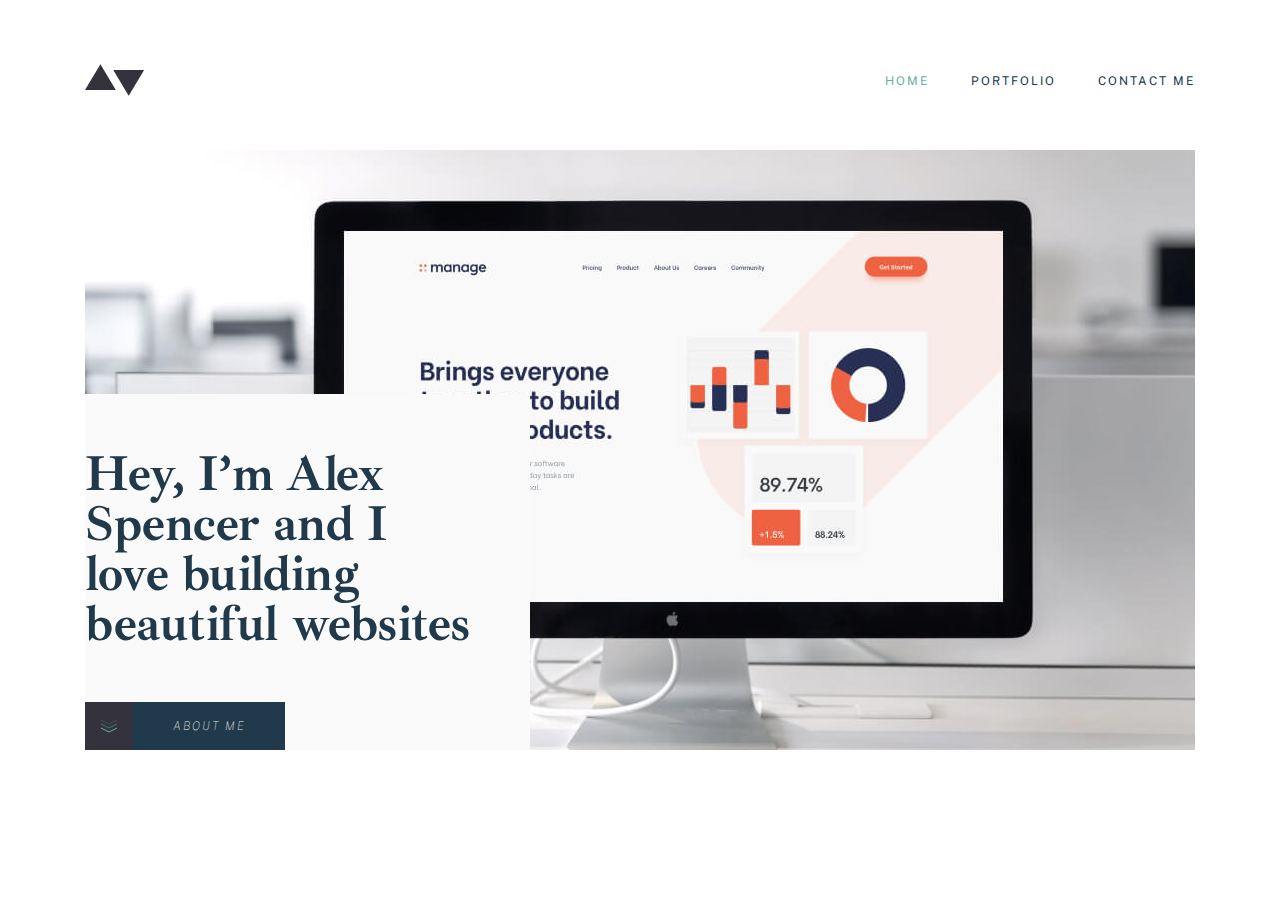
==== index.html @ 2cce31a6 "Add hero section" ====
<!DOCTYPE html>
<html lang="en">
<head>
    <meta charset="UTF-8">
    <meta http-equiv="X-UA-Compatible" content="IE=edge">
    <meta name="viewport" content="width=device-width, initial-scale=1.0">
    <title>Portfolio website</title>

    <!-- Stylesheets -->
    <link rel="stylesheet" href="css/normalize.css">
    <link rel="stylesheet" href="css/style.css">
</head>
<body>

    <header class="site-header">
        <div class="site-header__container container">
            <div class="site-header__logo-wrapper">
                <img class="site-header__logo logo" src="./img/logo.svg" alt="site logo" width="60" height="32">
            </div>
            <nav class="site-header__nav nav">
                <ul class="nav__list">
                    <li class="nav__item"><a class="nav__link active" href="#">HOME</a></li>
                    <li class="nav__item"><a class="nav__link" href="#">PORTFOLIO</a></li>
                    <li class="nav__item"><a class="nav__link" href="#">CONTACT ME</a></li>
                </ul>
            </nav>
        </div>
    </header>

    <main class="main-content">

        <div class="hero">
            <div class="hero__container container">
                <div class="hero__inner">
                    <div class="hero__content">
                        <h1 class="hero__title">Hey, I’m Alex Spencer and I love building beautiful websites</h1>
                        <button class="primary-btn">
                            <span class="primary-btn__img-wrapper">
                                <svg class="primary-btn__img" width="18" height="14" viewBox="0 0 18 14" fill="none" xmlns="http://www.w3.org/2000/svg">
                                <path d="M1 9L9 13L17 9" stroke="currentColor"/>
                                <path opacity="0.5" d="M1 5L9 9L17 5" stroke="currentColor"/>
                                <path opacity="0.25" d="M1 1L9 5L17 1" stroke="currentColor"/>
                                </svg>
                            </span>
                            <span class="primary-btn__text">ABOUT ME</span>
                        </button>
                    </div>
                </div>
            </div>
        </div>

    </main>

    <script src="js/main.js"></script>
</body>
</html>


<!--

         <button class="primary-btn">
            <span class="primary-btn__img-wrapper">
                <svg class="primary-btn__img" width="18" height="14" viewBox="0 0 18 14" fill="none" xmlns="http://www.w3.org/2000/svg">
                <path d="M1 9L9 13L17 9" stroke="currentColor"/>
                <path opacity="0.5" d="M1 5L9 9L17 5" stroke="currentColor"/>
                <path opacity="0.25" d="M1 1L9 5L17 1" stroke="currentColor"/>
                </svg>
            </span>
            <span class="primary-btn__text">ABOUT ME</span>
        </button>

        <button class="btn-secondary btn-secondary--disabled">
            CONTACT ME
        </button>

 -->
---- css/style.css ----
/* CUSTOM PROPERTIES */

:root {
  --cyan: #5fb4a2;
  --dark-blue: #203a4c;
  --grayish-dark-blue: #33323d;
  --very-light-grey: #fafafa;
  --light-grey: #eaeaeb;
  --bright-red: #f43030;
}

/* FONTS */

@font-face {
  font-family: "Roboto";
  src: url("../fonts/Roboto-Regular.woff2") format("woff2"),
    url("../fonts/Roboto-Regular.woff") format("woff");
  font-weight: normal;
  font-style: normal;
  font-display: swap;
}

@font-face {
  font-family: "Public Sans";
  src: url("../fonts/PublicSans-ThinItalic.woff2") format("woff2"),
    url("../fonts/PublicSans-ThinItalic.woff") format("woff");
  font-weight: 100;
  font-style: italic;
  font-display: swap;
}

@font-face {
  font-family: "Public Sans";
  src: url("../fonts/PublicSans-BoldItalic.woff2") format("woff2"),
    url("../fonts/PublicSans-BoldItalic.woff") format("woff");
  font-weight: bold;
  font-style: italic;
  font-display: swap;
}

@font-face {
  font-family: "Ibarra Real Nova";
  src: url("../fonts/IbarraRealNova-Regular.woff2") format("woff2"),
    url("../fonts/IbarraRealNova-Regular.woff") format("woff");
  font-weight: normal;
  font-style: normal;
  font-display: swap;
}

@font-face {
  font-family: "Karla";
  src: url("../fonts/Karla-Bold.woff2") format("woff2"),
    url("../fonts/Karla-Bold.woff") format("woff");
  font-weight: bold;
  font-style: normal;
  font-display: swap;
}

@font-face {
  font-family: "Ibarra Real Nova";
  src: url("../fonts/IbarraRealNova-Bold.woff2") format("woff2"),
    url("../fonts/IbarraRealNova-Bold.woff") format("woff");
  font-weight: bold;
  font-style: normal;
  font-display: swap;
}

@font-face {
  font-family: "Public Sans";
  src: url("../fonts/PublicSans-Regular.woff2") format("woff2"),
    url("../fonts/PublicSans-Regular.woff") format("woff");
  font-weight: normal;
  font-style: normal;
  font-display: swap;
}

@font-face {
  font-family: "Public Sans";
  src: url("../fonts/PublicSans-Bold.woff2") format("woff2"),
    url("../fonts/PublicSans-Bold.woff") format("woff");
  font-weight: bold;
  font-style: normal;
  font-display: swap;
}

/* GLOBAL */

html {
  box-sizing: border-box;
  height: 100%;
  scroll-behavior: smooth;
}

*,
*::before,
*::after {
  box-sizing: inherit;
}

*:focus {
  outline: 2px dashed var(--main-color);
  outline-offset: 3px;
}

body {
  display: flex;
  flex-direction: column;
  height: 100%;
  background-color: #fff;
  color: var(--light-grey);
  font-family: "Public Sans", "Arial", sans-serif;
  padding: 0;
  margin: 0;
  font-size: 16px;
}

a {
  text-decoration: none;
}

ul {
  margin: 0;
  padding: 0;
}

li {
  list-style: none;
}

img {
  display: block;
}

a,
span,
button {
  display: inline-block;
}

button {
  border: none;
  background: none;
  cursor: pointer;
}

/* CONTAINER */

.container {
  width: 100%;
  max-width: 1210px;
  padding-left: 50px;
  padding-right: 50px;
  margin-left: auto;
  margin-right: auto;
}

/* PLACEHOLDER STYLE */

/* ::-webkit-input-placeholder,
::-moz-placeholder,
:-ms-input-placeholder,
:-moz-placeholder {
  color: var(--grey);
} */

/* AUTOFILL STYLES */

/* input:-webkit-autofill,
input:-webkit-autofill:hover,
input:-webkit-autofill:focus,
textarea:-webkit-autofill,
textarea:-webkit-autofill:hover,
textarea:-webkit-autofill:focus,
select:-webkit-autofill,
select:-webkit-autofill:hover,
select:-webkit-autofill:focus {
  -webkit-text-fill-color: var(--black);
  -webkit-box-shadow: 0 0 0px 1000px rgb(255, 255, 255) inset;
} */

/* ELEMENT HIDER */

.visually-hidden {
  position: absolute;
  width: 1px;
  height: 1px;
  margin: -1px;
  border: 0;
  padding: 0;
  clip: rect(0 0 0 0);
  overflow: hidden;
}

/* BTN PRIMARY */

.primary-btn {
  font-style: italic;
  font-weight: 250;
  font-size: 12px;
  line-height: 14px;
  letter-spacing: 2px;
  text-transform: uppercase;
  color: var(--light-grey);
  max-width: 200px;
  width: 100%;
  display: inline-block;
  background-color: var(--dark-blue);
  display: flex;
  align-items: center;
  padding: 0;
  transition: color 0.3s ease, opacity 0.3s ease, background-color 0.3s ease;
}
.primary-btn__img-wrapper {
  width: 48px;
  height: 48px;
  display: flex;
  align-items: center;
  justify-content: center;
  background-color: var(--grayish-dark-blue);
  transition: color 0.3s ease, opacity 0.3s ease, background-color 0.3s ease;
}
.primary-btn__img {
  width: 18px;
  height: 14px;
  color: var(--cyan);
}
.primary-btn__text {
  display: inline-block;
  flex-grow: 1;
  text-align: center;
}
.primary-btn:hover {
  background-color: var(--cyan);
}
.primary-btn:hover .primary-btn__img-wrapper {
  background-color: #56a292;
}
.primary-btn:hover .primary-btn__img {
  color: #fff;
}
.primary-btn:active {
  opacity: 0.6;
}

/* BTN PRIMARY DISABLED */

.btn--disabled,
.btn--disabled:hover {
  background-color: var(--very-light-grey);
}
.btn--disabled:hover .primary-btn__img-wrapper {
  background-color: var(--light-grey);
}
.btn--disabled .primary-btn__img-wrapper {
  background-color: var(--light-grey);
}
.btn--disabled .primary-btn__img {
  color: #fff;
}

/* BTN SECONDARY */

.btn-secondary {
  font-style: italic;
  font-weight: 250;
  font-size: 12px;
  line-height: 14px;
  letter-spacing: 2px;
  text-transform: uppercase;
  color: var(--light-grey);
  padding: 17px 32px;
  border: 1px solid var(--grayish-dark-blue);
  transition: color 0.3s ease, opacity 0.3s ease, background-color 0.3s ease;
}
.btn-secondary:hover {
  background-color: var(--grayish-dark-blue);
  color: #fff;
}
.btn-secondary:active {
  opacity: 0.6;
}

.btn-secondary--disabled {
  color: var(--very-light-grey);
  border-color: var(--light-grey);
}
.btn-secondary--disabled:hover {
  background-color: unset;
}
.btn-secondary--disabled:active {
  opacity: unset;
}

/* MAIN CONTENT */

.main-content {
  flex-grow: 1;
}

/* HEADER */

.site-header {
  margin-top: 10px;
  padding: 54px 0px;
}

.site-header__container {
  display: flex;
  align-items: center;
  justify-content: space-between;
}

.site-header__logo-wrapper {
  display: flex;
}

.site-header__logo {
  margin-right: 25px;
}

.logo {
  width: 60px;
  height: 32px;
  display: block;
}

.nav__list {
  display: flex;
  align-items: center;
  padding: 0;
  margin: 0;
}

.nav__item:not(:last-child) {
  margin-right: 42px;
}

.nav__link {
  font-style: normal;
  font-weight: 400;
  font-size: 12px;
  line-height: 14px;
  letter-spacing: 2px;
  text-transform: uppercase;
  transition: color 0.3s ease, opacity 0.3s ease, background-color 0.3s ease;
  color: var(--dark-blue);
}

.nav__link:hover,
.nav__link.active {
  color: var(--cyan);
}

.nav__link:active {
  opacity: 0.6;
}

/* HERO */

.hero__inner {
  min-height: 600px;
  background-image: url("../img/hero-img.jpg");
  background-repeat: no-repeat;
  background-size: cover;
  background-position: center center;
  height: 100%;
  display: flex;
  align-items: flex-end;
}

.hero__content {
  max-width: 445px;
  background-color: #fafafa;
  padding-top: 55px;
  padding-right: 55px;
}

.hero__title {
  font-family: "Ibarra Real Nova";
  font-style: normal;
  font-weight: 700;
  font-size: 50px;
  padding-top: 0;
  margin-top: 0;
  line-height: 50px;
  letter-spacing: -0.446429px;
  color: var(--dark-blue);
  padding-bottom: 0;
  margin-bottom: 53px;
}

/* RETINA BG */

@media only screen and (-webkit-min-device-pixel-ratio: 2),
  only screen and (min--moz-device-pixel-ratio: 2),
  only screen and (-o-min-device-pixel-ratio: 2/1),
  only screen and (min-device-pixel-ratio: 2),
  only screen and (min-resolution: 192dpi),
  only screen and (min-resolution: 2dppx) {
}
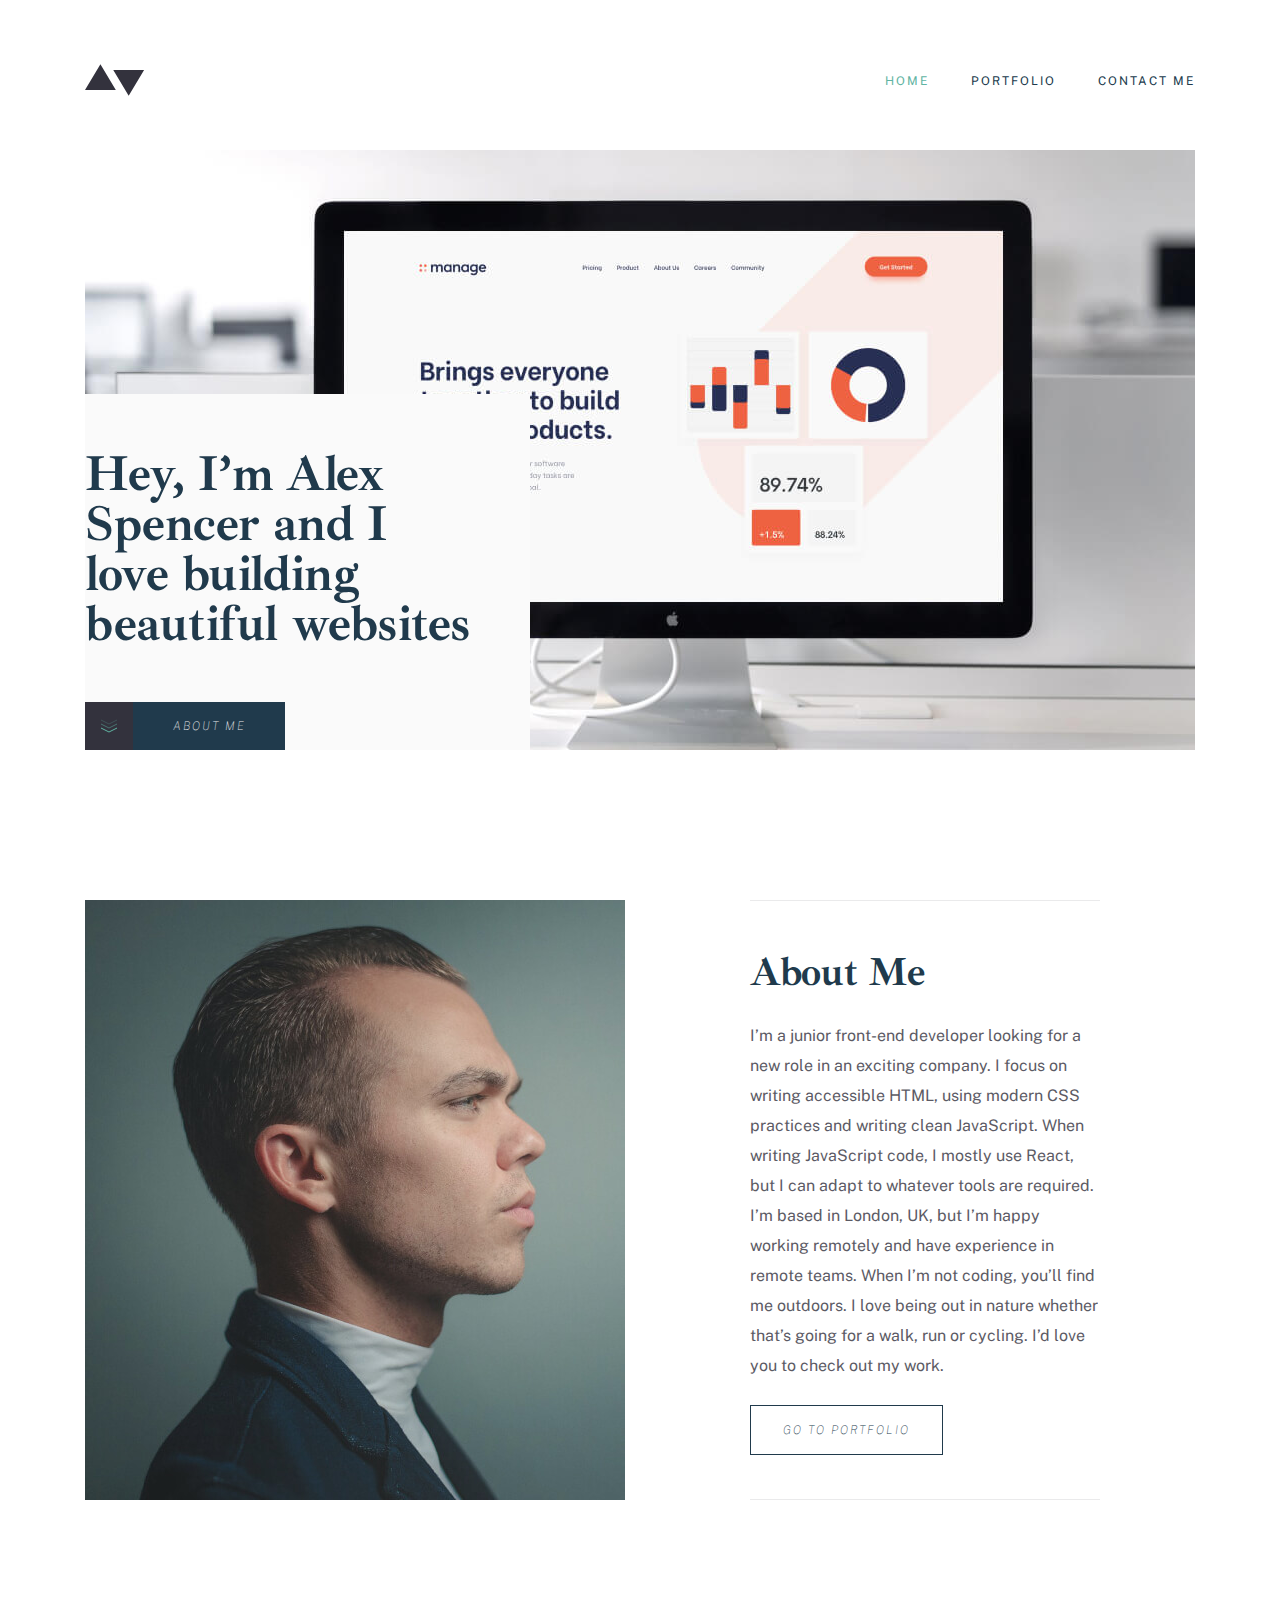
==== commit 6dd661e6: "Add about section" ====
--- a/index.html
+++ b/index.html
@@ -49,6 +49,20 @@
             </div>
         </div>
 
+
+        <section class="about">
+            <div class="about__container container">
+                <img class="about__img" src="./img/about__img.jpg" alt="man's img" width="540" height="600" srcset="./img/about__img.jpg 1x, ./img/about__img@2x.jpg 2x">
+                <div class="about__content">
+                    <h2 class="about__title">About Me</h2>
+                    <p class="about__text">I’m a junior front-end developer looking for a new role in an exciting company. I focus on writing accessible HTML, using modern CSS practices and writing clean JavaScript. When writing JavaScript code, I mostly use React, but I can adapt to whatever tools are required. I’m based in London, UK, but I’m happy working remotely and have experience in remote teams. When I’m not coding, you’ll find me outdoors. I love being out in nature whether that’s going for a walk, run or cycling. I’d love you to check out my work.</p>
+                    <button class="btn-secondary">
+                        GO TO PORTFOLIO
+                    </button>
+                </div>
+            </div>
+        </section>
+
     </main>
 
     <script src="js/main.js"></script>
--- a/css/style.css
+++ b/css/style.css
@@ -107,7 +107,7 @@
   flex-direction: column;
   height: 100%;
   background-color: #fff;
-  color: var(--light-grey);
+  color: var(--dark-blue);
   font-family: "Public Sans", "Arial", sans-serif;
   padding: 0;
   margin: 0;
@@ -195,7 +195,7 @@
 
 .primary-btn {
   font-style: italic;
-  font-weight: 250;
+  font-weight: 400;
   font-size: 12px;
   line-height: 14px;
   letter-spacing: 2px;
@@ -262,14 +262,14 @@
 
 .btn-secondary {
   font-style: italic;
-  font-weight: 250;
+  font-weight: 400;
   font-size: 12px;
   line-height: 14px;
   letter-spacing: 2px;
   text-transform: uppercase;
-  color: var(--light-grey);
+  color: var(--dark-blue);
   padding: 17px 32px;
-  border: 1px solid var(--grayish-dark-blue);
+  border: 1px solid var(--dark-blue);
   transition: color 0.3s ease, opacity 0.3s ease, background-color 0.3s ease;
 }
 .btn-secondary:hover {
@@ -389,6 +389,55 @@
   margin-bottom: 53px;
 }
 
+/* ABOUT */
+
+.about {
+  padding-top: 150px;
+  padding-bottom: 150px;
+}
+
+.about__container {
+  display: flex;
+}
+
+.about__img {
+  width: 540px;
+  height: 600px;
+  object-fit: cover;
+  margin-right: 125px;
+}
+
+.about__content {
+  max-width: 350px;
+  border-top: 1px solid var(--light-grey);
+  border-bottom: 1px solid var(--light-grey);
+}
+
+.about__title {
+  font-family: "Ibarra Real Nova";
+  font-style: normal;
+  font-weight: 700;
+  font-size: 40px;
+  line-height: 42px;
+  letter-spacing: -0.357143px;
+  margin-top: 50px;
+  margin-bottom: 28px;
+}
+
+.about__text {
+  font-weight: 400;
+  font-size: 16px;
+  line-height: 30px;
+  color: #33323d;
+  mix-blend-mode: normal;
+  opacity: 0.8;
+  margin-top: 0;
+  margin-bottom: 24px;
+}
+
+.btn-secondary {
+}
+
 /* RETINA BG */
 
 @media only screen and (-webkit-min-device-pixel-ratio: 2),
@@ -397,4 +446,8 @@
   only screen and (min-device-pixel-ratio: 2),
   only screen and (min-resolution: 192dpi),
   only screen and (min-resolution: 2dppx) {
-}
+  .hero__inner {
+    min-height: 600px;
+    background-image: url("../img/hero-img@2x.jpg");
+  }
+}
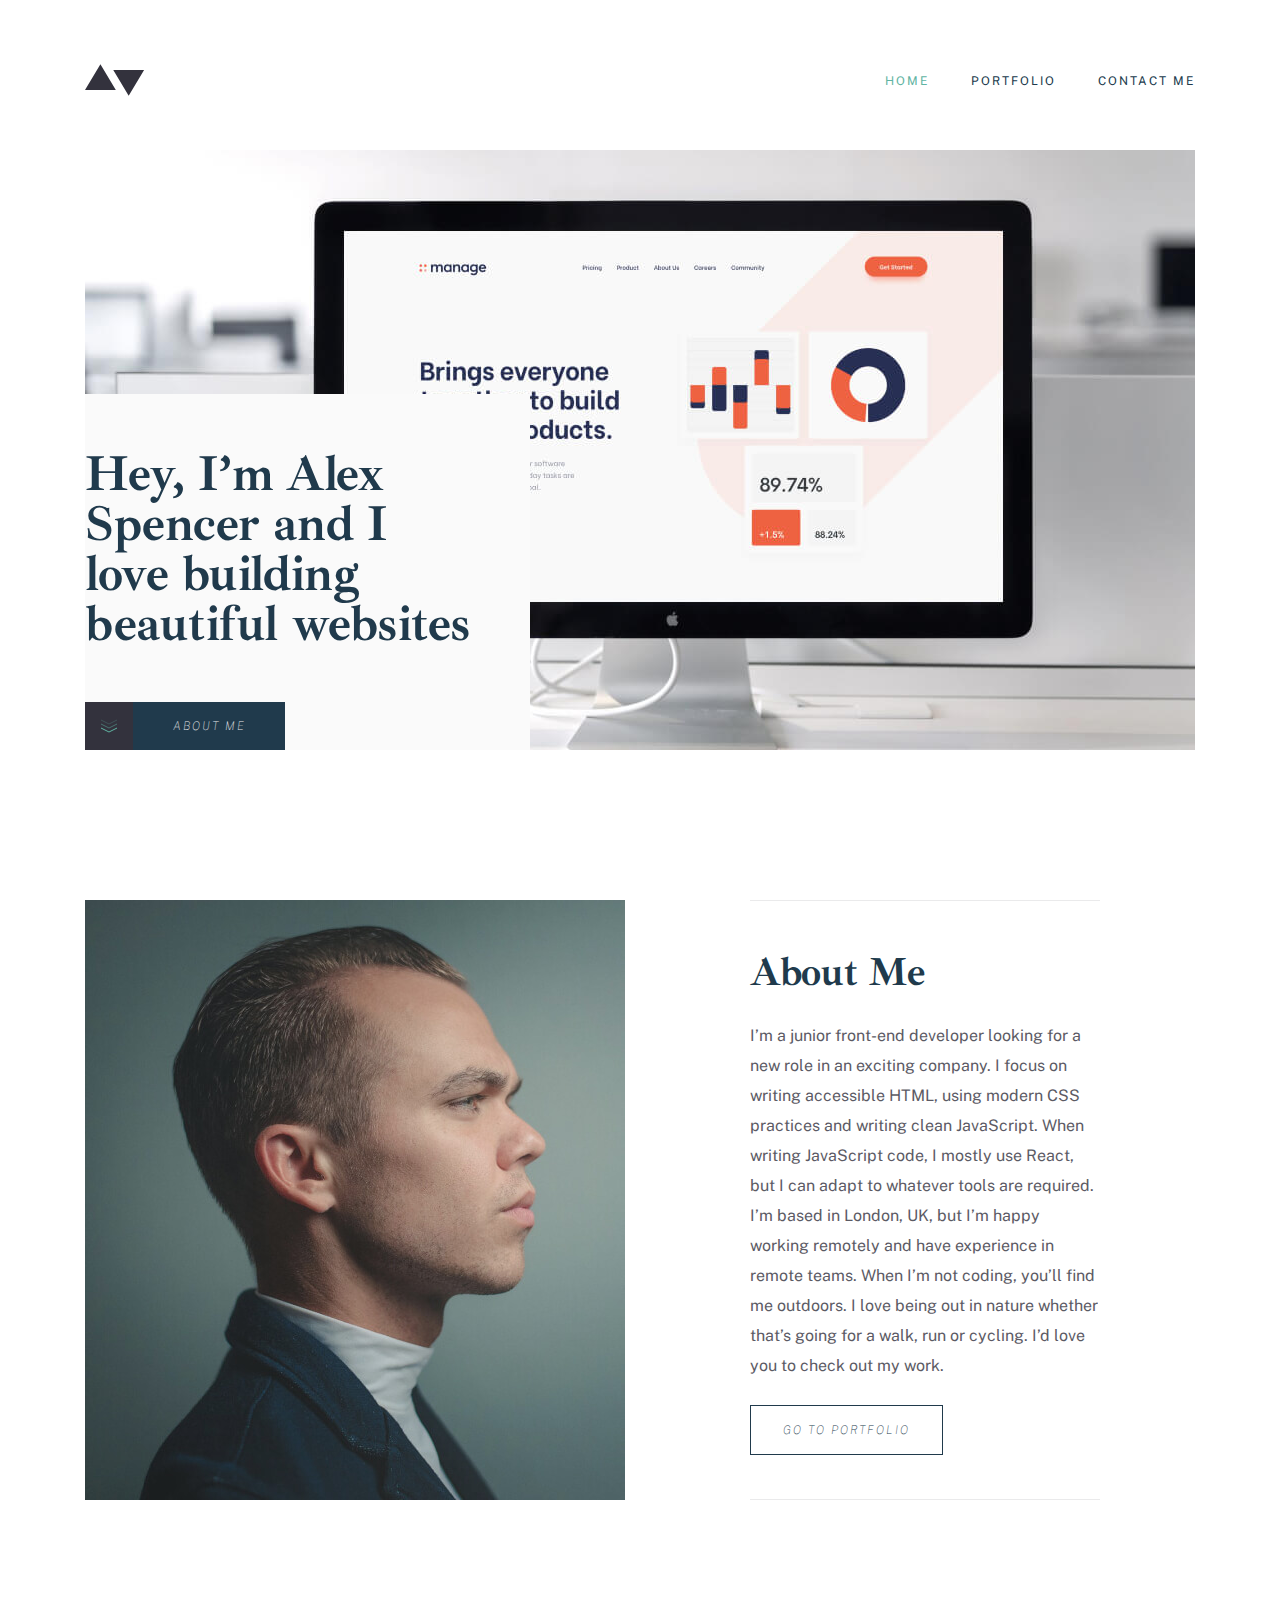
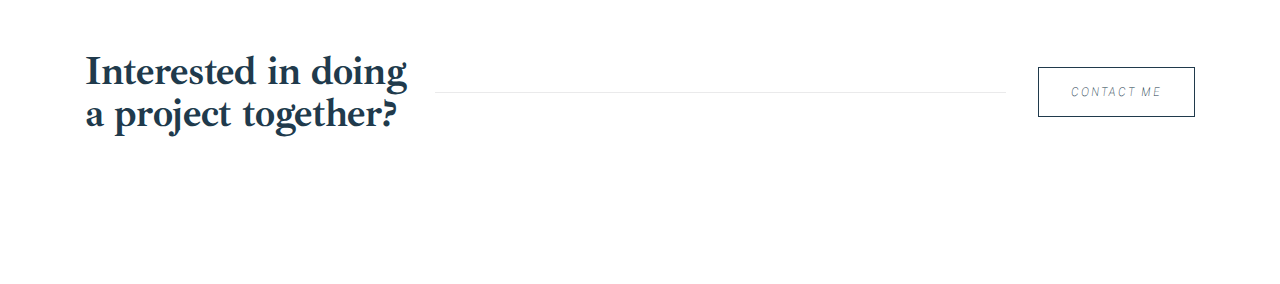
==== commit 5f472af0: "Add about section and fix active state" ====
--- a/index.html
+++ b/index.html
@@ -14,9 +14,9 @@
 
     <header class="site-header">
         <div class="site-header__container container">
-            <div class="site-header__logo-wrapper">
+            <a href="#" class="site-header__logo-wrapper">
                 <img class="site-header__logo logo" src="./img/logo.svg" alt="site logo" width="60" height="32">
-            </div>
+            </a>
             <nav class="site-header__nav nav">
                 <ul class="nav__list">
                     <li class="nav__item"><a class="nav__link active" href="#">HOME</a></li>
@@ -49,7 +49,6 @@
             </div>
         </div>
 
-
         <section class="about">
             <div class="about__container container">
                 <img class="about__img" src="./img/about__img.jpg" alt="man's img" width="540" height="600" srcset="./img/about__img.jpg 1x, ./img/about__img@2x.jpg 2x">
@@ -60,6 +59,16 @@
                         GO TO PORTFOLIO
                     </button>
                 </div>
+            </div>
+        </section>
+
+        <section class="contact">
+            <div class="contact__container container">
+                <h2 class="contact__title">Interested in doing a project together?</h2>
+                <span class="contact__line"></span>
+                <button class="btn-secondary">
+                    CONTACT ME
+                </button>
             </div>
         </section>
 
--- a/css/style.css
+++ b/css/style.css
@@ -240,6 +240,7 @@
 }
 .primary-btn:active {
   opacity: 0.6;
+  transform: translateY(2px);
 }
 
 /* BTN PRIMARY DISABLED */
@@ -278,6 +279,7 @@
 }
 .btn-secondary:active {
   opacity: 0.6;
+  transform: translateY(2px);
 }
 
 .btn-secondary--disabled {
@@ -291,6 +293,36 @@
   opacity: unset;
 }
 
+/* CONTACT */
+
+.contact {
+  margin-bottom: 150px;
+}
+
+.contact__container {
+  display: flex;
+  align-items: center;
+}
+
+.contact__title {
+  font-family: "Ibarra Real Nova";
+  font-style: normal;
+  font-weight: 700;
+  font-size: 40px;
+  line-height: 42px;
+  letter-spacing: -0.357143px;
+  max-width: 350px;
+  margin-top: 0;
+  margin-bottom: 0;
+}
+
+.contact__line {
+  display: inline-block;
+  flex-grow: 1;
+  border-top: 1px solid var(--light-grey);
+  margin-right: 32px;
+}
+
 /* MAIN CONTENT */
 
 .main-content {
@@ -312,6 +344,16 @@
 
 .site-header__logo-wrapper {
   display: flex;
+  transition: color 0.3s ease, opacity 0.3s ease, background-color 0.3s ease;
+}
+
+.site-header__logo-wrapper:hover {
+  opacity: 0.8;
+}
+
+.site-header__logo-wrapper:active {
+  opacity: 0.6;
+  transform: translateY(2px);
 }
 
 .site-header__logo {
@@ -353,6 +395,7 @@
 
 .nav__link:active {
   opacity: 0.6;
+  transform: translateY(2px);
 }
 
 /* HERO */
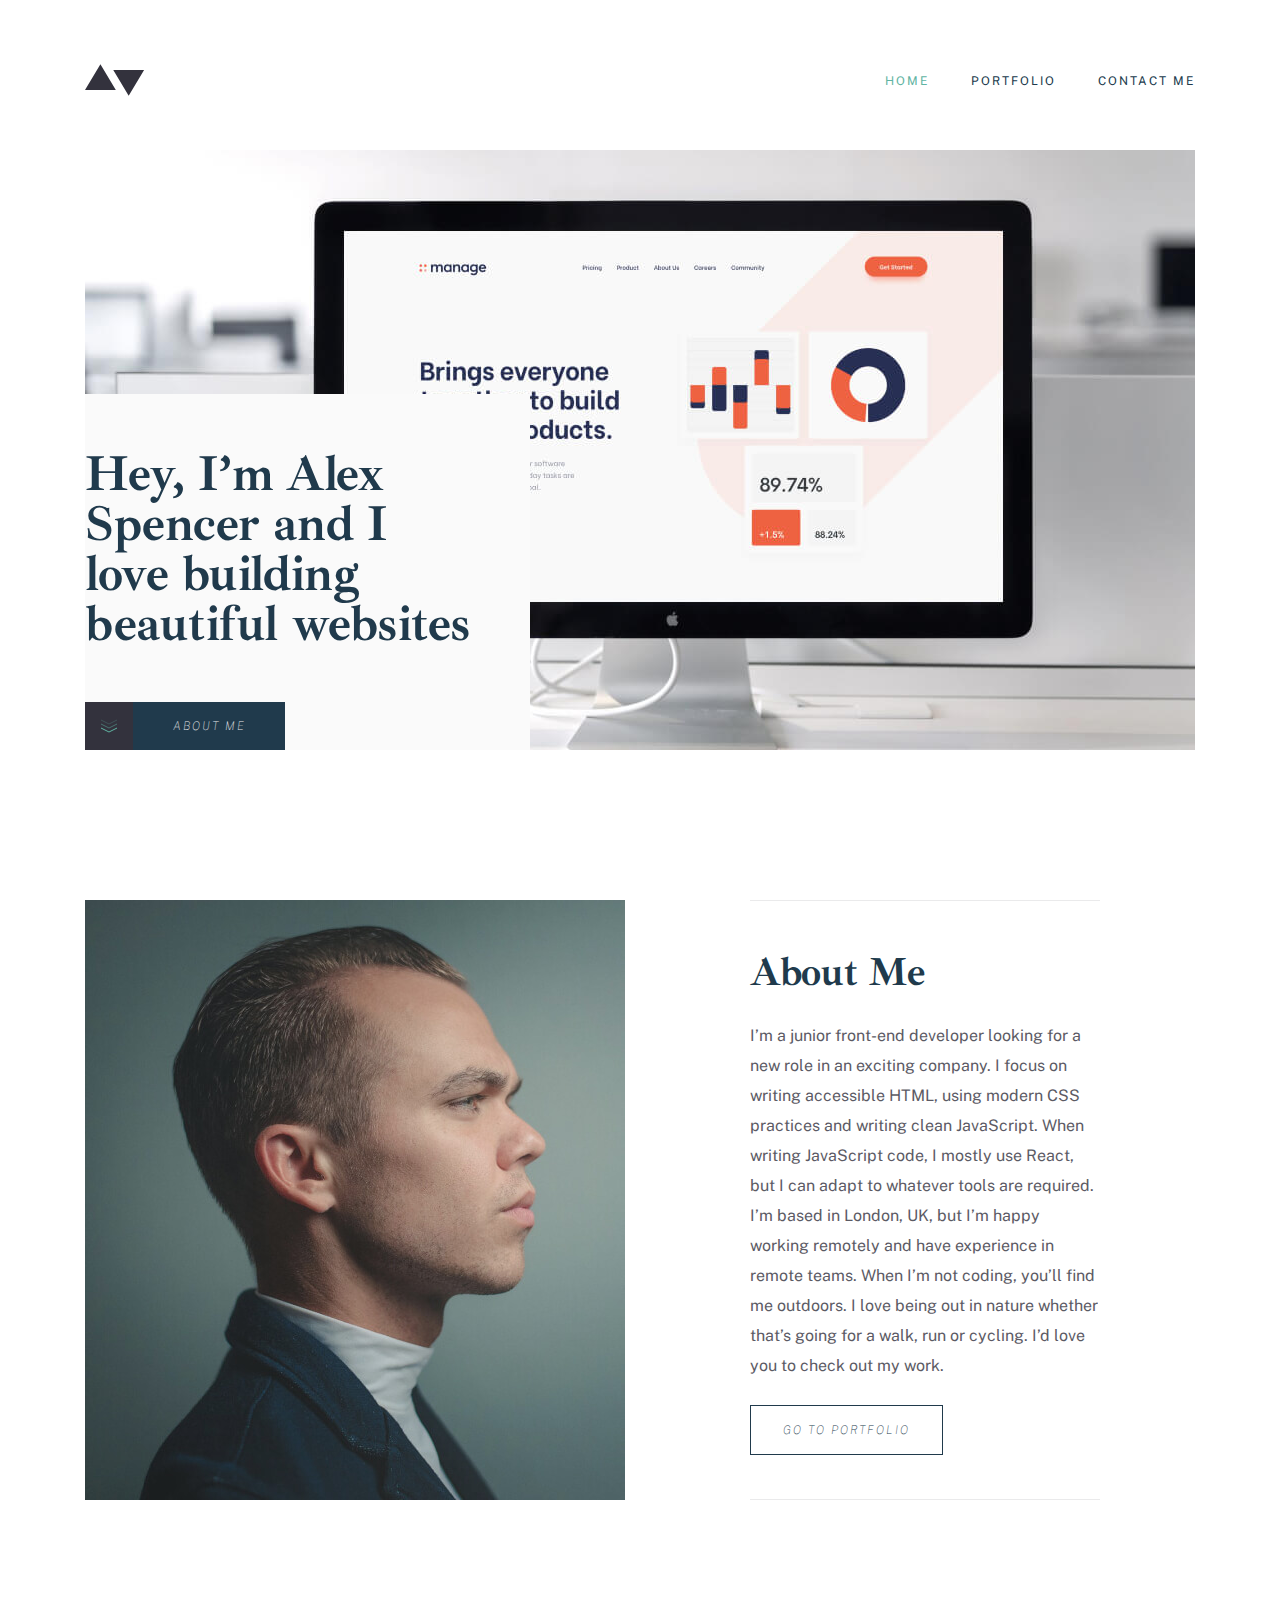
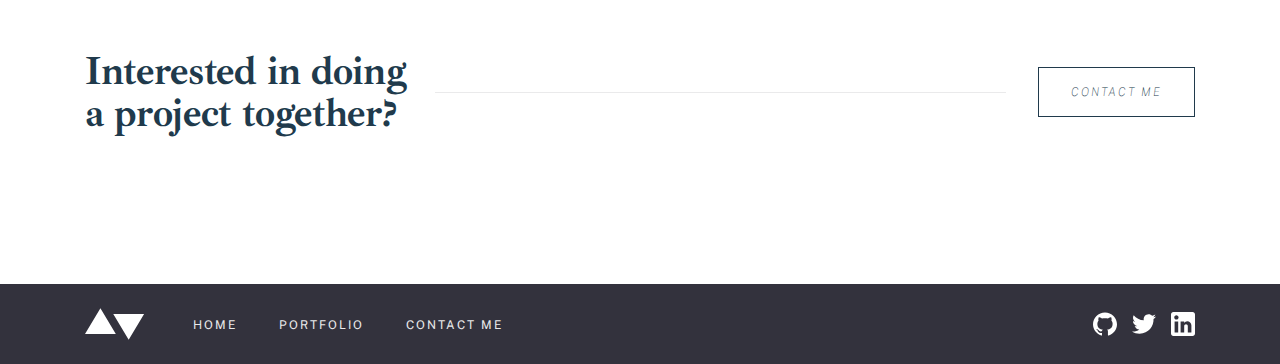
==== commit e4d32dfc: "Add footer" ====
--- a/index.html
+++ b/index.html
@@ -72,6 +72,32 @@
             </div>
         </section>
 
+        <footer class="site-footer">
+            <div class="site-footer__container container">
+                <a href="#" class="site-footer__logo-wrapper">
+                    <img class="site-footer__logo" src="./img/white-logo.svg" alt="site-footer logo" width="60" height="32">
+                </a>
+                <nav class="site-footer__nav nav">
+                    <ul class="nav__list">
+                        <li class="nav__item"><a class="nav__link" href="#">HOME</a></li>
+                        <li class="nav__item"><a class="nav__link" href="#">PORTFOLIO</a></li>
+                        <li class="nav__item"><a class="nav__link" href="#">CONTACT ME</a></li>
+                    </ul>
+                </nav>
+                <div class="site-footer__socials">
+                    <a href="#" class="site-footer__social-wrapper">
+                        <img class="site-footer__social" src="./img/git.svg" alt="Git icon" width="24" height="24">
+                    </a>
+                    <a href="#" class="site-footer__social-wrapper">
+                        <img class="site-footer__social" src="./img/twitter.svg" alt="Twitter icon" width="24" height="24">
+                    </a>
+                    <a href="#" class="site-footer__social-wrapper">
+                        <img class="site-footer__social" src="./img/in.svg" alt="In icon" width="24" height="24">
+                    </a>
+                </div>
+            </div>
+        </footer>
+
     </main>
 
     <script src="js/main.js"></script>
--- a/css/style.css
+++ b/css/style.css
@@ -293,36 +293,6 @@
   opacity: unset;
 }
 
-/* CONTACT */
-
-.contact {
-  margin-bottom: 150px;
-}
-
-.contact__container {
-  display: flex;
-  align-items: center;
-}
-
-.contact__title {
-  font-family: "Ibarra Real Nova";
-  font-style: normal;
-  font-weight: 700;
-  font-size: 40px;
-  line-height: 42px;
-  letter-spacing: -0.357143px;
-  max-width: 350px;
-  margin-top: 0;
-  margin-bottom: 0;
-}
-
-.contact__line {
-  display: inline-block;
-  flex-grow: 1;
-  border-top: 1px solid var(--light-grey);
-  margin-right: 32px;
-}
-
 /* MAIN CONTENT */
 
 .main-content {
@@ -342,16 +312,19 @@
   justify-content: space-between;
 }
 
-.site-header__logo-wrapper {
+.site-header__logo-wrapper,
+.site-footer__logo-wrapper {
   display: flex;
   transition: color 0.3s ease, opacity 0.3s ease, background-color 0.3s ease;
 }
 
-.site-header__logo-wrapper:hover {
+.site-header__logo-wrapper:hover,
+.site-footer__logo-wrapper:hover {
   opacity: 0.8;
 }
 
-.site-header__logo-wrapper:active {
+.site-header__logo-wrapper:active,
+.site-footer__logo-wrapper:active {
   opacity: 0.6;
   transform: translateY(2px);
 }
@@ -393,7 +366,8 @@
   color: var(--cyan);
 }
 
-.nav__link:active {
+.nav__link:active,
+.site-footer__social-wrapper:active {
   opacity: 0.6;
   transform: translateY(2px);
 }
@@ -478,7 +452,64 @@
   margin-bottom: 24px;
 }
 
-.btn-secondary {
+/* CONTACT */
+
+.contact {
+  margin-bottom: 150px;
+}
+
+.contact__container {
+  display: flex;
+  align-items: center;
+}
+
+.contact__title {
+  font-family: "Ibarra Real Nova";
+  font-style: normal;
+  font-weight: 700;
+  font-size: 40px;
+  line-height: 42px;
+  letter-spacing: -0.357143px;
+  max-width: 350px;
+  margin-top: 0;
+  margin-bottom: 0;
+}
+
+.contact__line {
+  display: inline-block;
+  flex-grow: 1;
+  border-top: 1px solid var(--light-grey);
+  margin-right: 32px;
+}
+
+/* FOOTER */
+
+.site-footer {
+  padding-top: 24px;
+  padding-bottom: 24px;
+  background-color: var(--grayish-dark-blue);
+}
+
+.site-footer__container {
+  display: flex;
+  align-items: center;
+}
+
+.site-footer__logo-wrapper {
+  margin-right: 48px;
+}
+
+.site-footer__nav .nav__link {
+  color: var(--light-grey);
+}
+
+.site-footer__socials {
+  margin-left: auto;
+  display: flex;
+}
+
+.site-footer__social-wrapper:not(:last-child) {
+  margin-right: 15px;
 }
 
 /* RETINA BG */
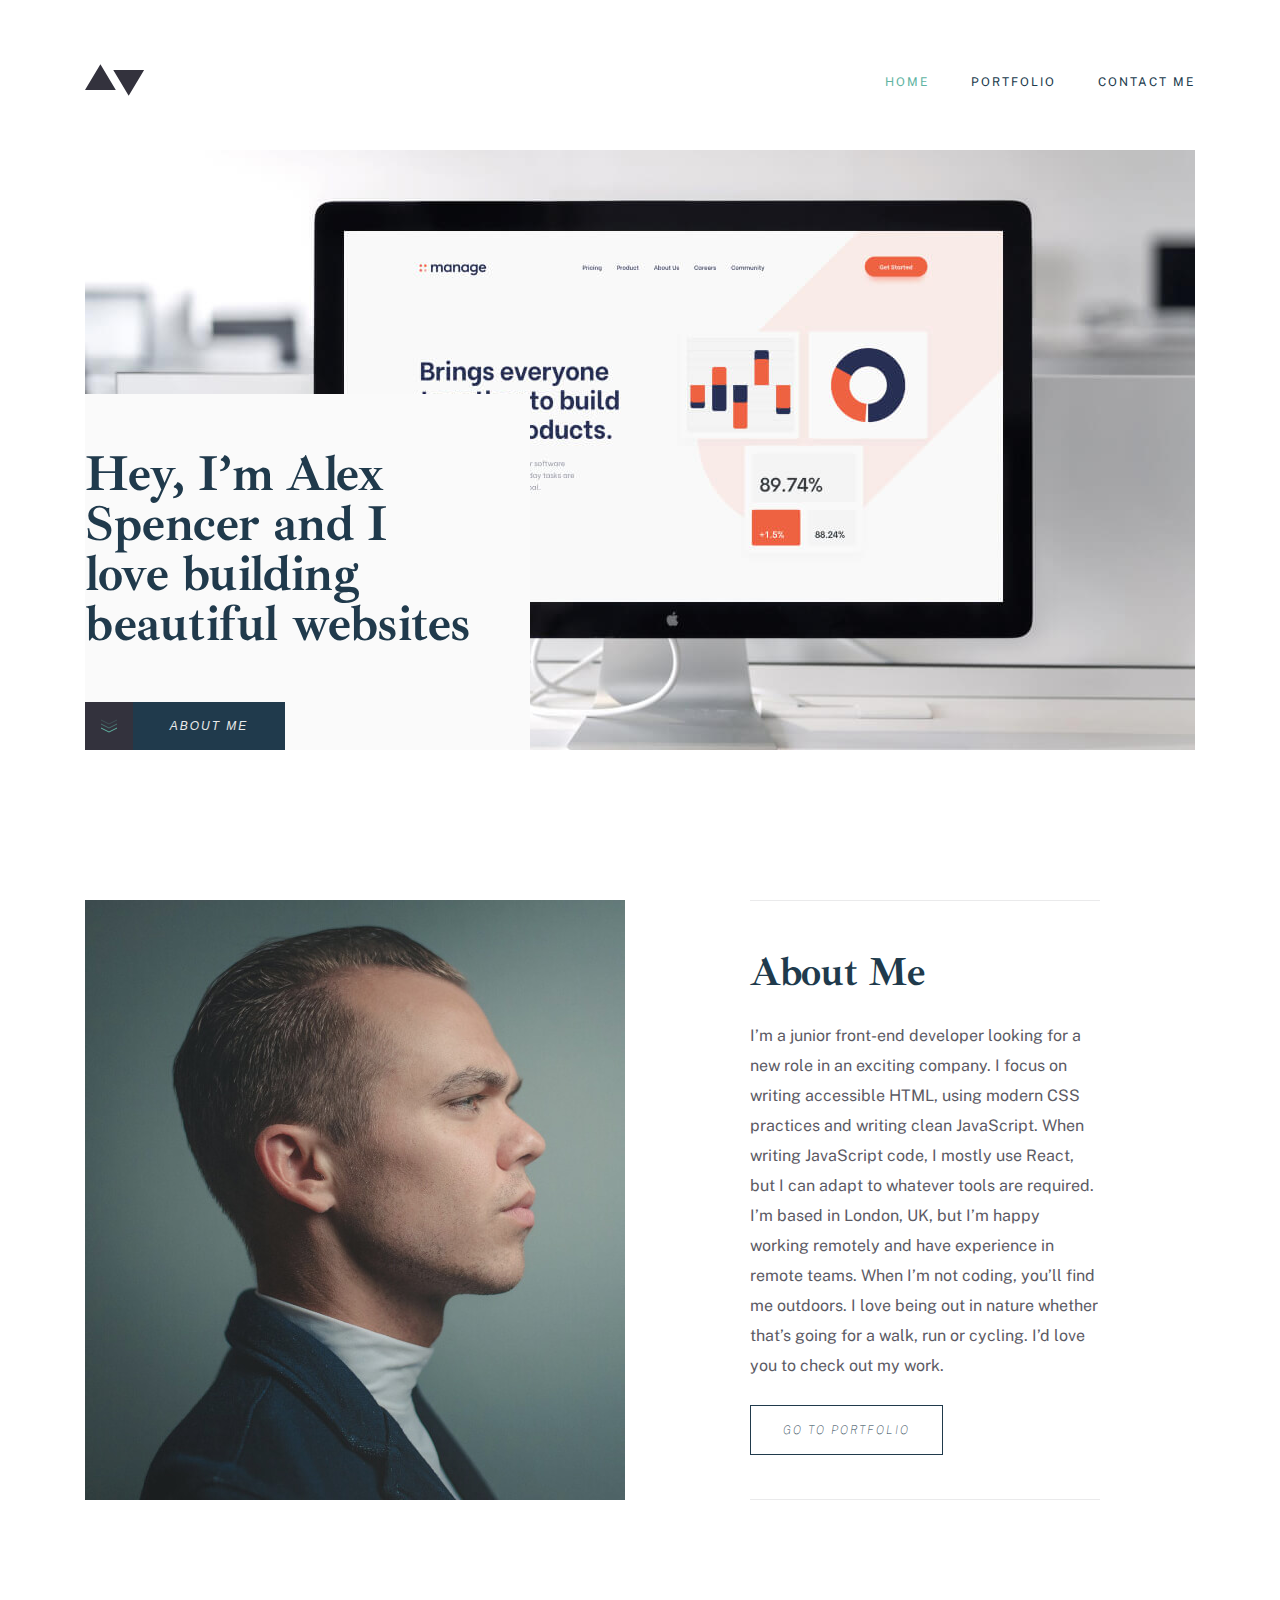
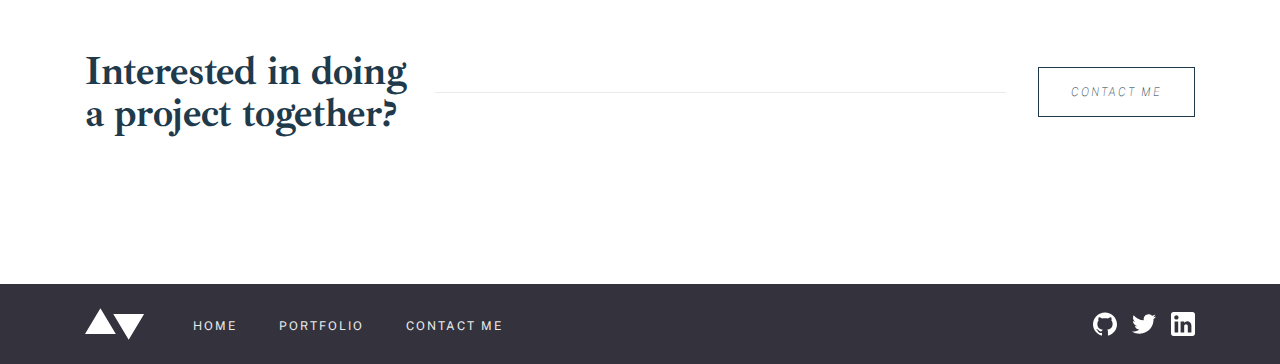
==== commit 9405ead8: "Add min link to index page" ====
--- a/index.html
+++ b/index.html
@@ -7,8 +7,9 @@
     <title>Portfolio website</title>
 
     <!-- Stylesheets -->
-    <link rel="stylesheet" href="css/normalize.css">
-    <link rel="stylesheet" href="css/style.css">
+    <!-- <link rel="stylesheet" href="css/normalize.css"> -->
+    <!-- <link rel="stylesheet" href="css/style.css"> -->
+    <link rel="stylesheet" href="css/main-min.css">
 </head>
 <body>
 
@@ -20,8 +21,8 @@
             <nav class="site-header__nav nav">
                 <ul class="nav__list">
                     <li class="nav__item"><a class="nav__link active" href="#">HOME</a></li>
-                    <li class="nav__item"><a class="nav__link" href="#">PORTFOLIO</a></li>
-                    <li class="nav__item"><a class="nav__link" href="#">CONTACT ME</a></li>
+                    <li class="nav__item"><a class="nav__link" href="portfolio.html">PORTFOLIO</a></li>
+                    <li class="nav__item"><a class="nav__link" href="contact.html">CONTACT ME</a></li>
                 </ul>
             </nav>
         </div>
@@ -42,7 +43,7 @@
                                 <path opacity="0.25" d="M1 1L9 5L17 1" stroke="currentColor"/>
                                 </svg>
                             </span>
-                            <span class="primary-btn__text">ABOUT ME</span>
+                            <a href="#about" class="primary-btn__text">ABOUT ME</a>
                         </button>
                     </div>
                 </div>
@@ -50,14 +51,14 @@
         </div>
 
         <section class="about">
-            <div class="about__container container">
+            <div class="about__container container" id="about">
                 <img class="about__img" src="./img/about__img.jpg" alt="man's img" width="540" height="600" srcset="./img/about__img.jpg 1x, ./img/about__img@2x.jpg 2x">
                 <div class="about__content">
                     <h2 class="about__title">About Me</h2>
                     <p class="about__text">I’m a junior front-end developer looking for a new role in an exciting company. I focus on writing accessible HTML, using modern CSS practices and writing clean JavaScript. When writing JavaScript code, I mostly use React, but I can adapt to whatever tools are required. I’m based in London, UK, but I’m happy working remotely and have experience in remote teams. When I’m not coding, you’ll find me outdoors. I love being out in nature whether that’s going for a walk, run or cycling. I’d love you to check out my work.</p>
-                    <button class="btn-secondary">
+                    <a href="portfolio.html" class="btn-secondary">
                         GO TO PORTFOLIO
-                    </button>
+                    </a>
                 </div>
             </div>
         </section>
@@ -66,39 +67,39 @@
             <div class="contact__container container">
                 <h2 class="contact__title">Interested in doing a project together?</h2>
                 <span class="contact__line"></span>
-                <button class="btn-secondary">
+                <a href="contact.html" class="btn-secondary">
                     CONTACT ME
-                </button>
+                </a>
             </div>
         </section>
 
-        <footer class="site-footer">
-            <div class="site-footer__container container">
-                <a href="#" class="site-footer__logo-wrapper">
-                    <img class="site-footer__logo" src="./img/white-logo.svg" alt="site-footer logo" width="60" height="32">
+    </main>
+
+    <footer class="site-footer">
+        <div class="site-footer__container container">
+            <a href="#" class="site-footer__logo-wrapper">
+                <img class="site-footer__logo" src="./img/white-logo.svg" alt="site-footer logo" width="60" height="32">
+            </a>
+            <nav class="site-footer__nav nav">
+                <ul class="nav__list">
+                    <li class="nav__item"><a class="nav__link" href="#">HOME</a></li>
+                    <li class="nav__item"><a class="nav__link" href="portfolio.html">PORTFOLIO</a></li>
+                    <li class="nav__item"><a class="nav__link" href="contact.html">CONTACT ME</a></li>
+                </ul>
+            </nav>
+            <div class="site-footer__socials">
+                <a href="#" class="site-footer__social-wrapper">
+                    <img class="site-footer__social" src="./img/git.svg" alt="Git icon" width="24" height="24">
                 </a>
-                <nav class="site-footer__nav nav">
-                    <ul class="nav__list">
-                        <li class="nav__item"><a class="nav__link" href="#">HOME</a></li>
-                        <li class="nav__item"><a class="nav__link" href="#">PORTFOLIO</a></li>
-                        <li class="nav__item"><a class="nav__link" href="#">CONTACT ME</a></li>
-                    </ul>
-                </nav>
-                <div class="site-footer__socials">
-                    <a href="#" class="site-footer__social-wrapper">
-                        <img class="site-footer__social" src="./img/git.svg" alt="Git icon" width="24" height="24">
-                    </a>
-                    <a href="#" class="site-footer__social-wrapper">
-                        <img class="site-footer__social" src="./img/twitter.svg" alt="Twitter icon" width="24" height="24">
-                    </a>
-                    <a href="#" class="site-footer__social-wrapper">
-                        <img class="site-footer__social" src="./img/in.svg" alt="In icon" width="24" height="24">
-                    </a>
-                </div>
+                <a href="#" class="site-footer__social-wrapper">
+                    <img class="site-footer__social" src="./img/twitter.svg" alt="Twitter icon" width="24" height="24">
+                </a>
+                <a href="#" class="site-footer__social-wrapper">
+                    <img class="site-footer__social" src="./img/in.svg" alt="In icon" width="24" height="24">
+                </a>
             </div>
-        </footer>
-
-    </main>
+        </div>
+    </footer>
 
     <script src="js/main.js"></script>
 </body>
--- a/css/style.css
+++ b/css/style.css
@@ -98,7 +98,7 @@
 }
 
 *:focus {
-  outline: 2px dashed var(--main-color);
+  outline: 2px dashed var(--cyan);
   outline-offset: 3px;
 }
 
@@ -153,30 +153,6 @@
   margin-left: auto;
   margin-right: auto;
 }
-
-/* PLACEHOLDER STYLE */
-
-/* ::-webkit-input-placeholder,
-::-moz-placeholder,
-:-ms-input-placeholder,
-:-moz-placeholder {
-  color: var(--grey);
-} */
-
-/* AUTOFILL STYLES */
-
-/* input:-webkit-autofill,
-input:-webkit-autofill:hover,
-input:-webkit-autofill:focus,
-textarea:-webkit-autofill,
-textarea:-webkit-autofill:hover,
-textarea:-webkit-autofill:focus,
-select:-webkit-autofill,
-select:-webkit-autofill:hover,
-select:-webkit-autofill:focus {
-  -webkit-text-fill-color: var(--black);
-  -webkit-box-shadow: 0 0 0px 1000px rgb(255, 255, 255) inset;
-} */
 
 /* ELEMENT HIDER */
 
@@ -228,6 +204,7 @@
   display: inline-block;
   flex-grow: 1;
   text-align: center;
+  color: var(--light-grey);
 }
 .primary-btn:hover {
   background-color: var(--cyan);
@@ -293,6 +270,20 @@
   opacity: unset;
 }
 
+/* BODY CUSTOM SCROOL */
+
+body::-webkit-scrollbar {
+  width: 10px;
+}
+
+body::-webkit-scrollbar-thumb {
+  background: var(--dark-blue);
+}
+
+body::-webkit-scrollbar-track {
+  background: var(--light-grey);
+}
+
 /* MAIN CONTENT */
 
 .main-content {
@@ -327,10 +318,6 @@
 .site-footer__logo-wrapper:active {
   opacity: 0.6;
   transform: translateY(2px);
-}
-
-.site-header__logo {
-  margin-right: 25px;
 }
 
 .logo {
@@ -409,12 +396,13 @@
 /* ABOUT */
 
 .about {
-  padding-top: 150px;
+  padding-top: 130px;
   padding-bottom: 150px;
 }
 
 .about__container {
   display: flex;
+  padding-top: 20px;
 }
 
 .about__img {
@@ -510,6 +498,442 @@
 
 .site-footer__social-wrapper:not(:last-child) {
   margin-right: 15px;
+}
+
+/* --- PORTFOLIO PAGE --- */
+
+.portfolio {
+  padding-top: 30px;
+  padding-bottom: 150px;
+}
+
+.portfolio__card {
+  display: flex;
+}
+
+.portfolio__card:not(:last-child) {
+  margin-bottom: 80px;
+}
+
+.portfolio__img {
+  width: 540px;
+  height: 500px;
+  object-fit: contain;
+  margin-right: 125px;
+}
+
+.portfolio__content {
+  max-width: 350px;
+  border-top: 1px solid var(--light-grey);
+  border-bottom: 1px solid var(--light-grey);
+  padding-top: 103px;
+  padding-bottom: 103px;
+}
+
+.portfolio__card:nth-child(even) {
+  flex-direction: row-reverse;
+}
+
+.portfolio__card:nth-child(even) .portfolio__img {
+  margin-right: 0;
+}
+
+.portfolio__card:nth-child(even) .portfolio__content {
+  margin-right: 125px;
+}
+
+.portfolio__title {
+  margin-top: 0;
+  margin-bottom: 0;
+  font-family: "Ibarra Real Nova";
+  font-style: normal;
+  font-weight: 700;
+  font-size: 40px;
+  line-height: 42px;
+  letter-spacing: -0.357143px;
+  margin-bottom: 28px;
+}
+
+.portfolio__text {
+  font-weight: 400;
+  font-size: 16px;
+  line-height: 30px;
+  color: #33323d;
+  mix-blend-mode: normal;
+  opacity: 0.8;
+  margin-top: 0;
+  margin-bottom: 24px;
+}
+
+/* ABOUT PROJECT PAGES */
+
+.project {
+  padding-top: 30px;
+}
+
+.project__hero {
+  background-repeat: no-repeat;
+  background-position: center center;
+  background-size: contain;
+  min-height: 500px;
+}
+
+.project__info-wrapper {
+  margin-top: 115px;
+  display: flex;
+  justify-content: space-between;
+  align-items: flex-start;
+  padding-bottom: 64px;
+}
+
+/* PROJECT CONTENT */
+
+.project__content {
+  max-width: 350px;
+  padding-top: 48px;
+  padding-bottom: 48px;
+  border-top: 1px solid var(--light-grey);
+  border-bottom: 1px solid var(--light-grey);
+}
+
+.project__title {
+  font-family: "Ibarra Real Nova";
+  font-style: normal;
+  font-weight: 700;
+  font-size: 40px;
+  line-height: 42px;
+  letter-spacing: -0.357143px;
+  margin-top: 0;
+  margin-bottom: 30px;
+}
+
+.project__text {
+  font-weight: 400;
+  margin-top: 0;
+  margin-bottom: 23px;
+  font-size: 15px;
+  line-height: 30px;
+  color: #33323d;
+  mix-blend-mode: normal;
+  opacity: 0.8;
+}
+
+.project__relative-links {
+  display: flex;
+  flex-wrap: wrap;
+  margin-bottom: 32px;
+}
+
+.relative__links-link,
+.relative__links-devider {
+  font-weight: 700;
+  font-size: 16px;
+  line-height: 30px;
+  color: #5fb4a2;
+  transition: color 0.3s ease, opacity 0.3s ease, background-color 0.3s ease;
+}
+
+.relative__links-link:hover {
+  color: #f3603c;
+}
+
+.relative__links-link:active {
+  opacity: 0.6;
+}
+
+.relative__links-devider {
+  margin-left: 3px;
+  margin-right: 3px;
+}
+
+/* PROJECT INFO */
+
+.info {
+  max-width: 635px;
+}
+
+.info__title {
+  font-family: "Ibarra Real Nova";
+  font-style: normal;
+  font-weight: 400;
+  font-size: 32px;
+  letter-spacing: -0.285714px;
+  margin-top: 0;
+  margin-bottom: 28px;
+}
+
+.info__text {
+  font-weight: 400;
+  font-size: 15px;
+  line-height: 30px;
+  color: #33323d;
+  mix-blend-mode: normal;
+  opacity: 0.8;
+  margin-top: 0;
+  margin-bottom: 40px;
+}
+
+.info__preview {
+  font-family: "Ibarra Real Nova";
+  font-style: normal;
+  font-weight: 400;
+  font-size: 32px;
+  line-height: 42px;
+  letter-spacing: -0.285714px;
+  margin-bottom: 28px;
+}
+
+.info__img {
+  width: 635px;
+  height: 400px;
+  object-fit: contain;
+}
+
+.info__img:not(:last-child) {
+  margin-bottom: 32px;
+}
+
+/* PROJECT PAGES SWITCH */
+
+.project__switch {
+  border-top: 1px solid var(--light-grey);
+  border-bottom: 1px solid var(--light-grey);
+  margin-bottom: 115px;
+  display: flex;
+}
+
+.switch__wrapper {
+  flex-grow: 1;
+  padding-top: 32px;
+  padding-bottom: 32px;
+}
+
+.switch__wrapper:first-child {
+  border-right: 1px solid var(--light-grey);
+}
+
+.switch__wrapper:last-child {
+  text-align: right;
+}
+
+.switch__prev {
+  display: flex;
+  align-items: center;
+  transition: color 0.3s ease, opacity 0.3s ease, background-color 0.3s ease;
+}
+
+.switch__img {
+  width: 8px;
+  height: 16px;
+  margin-right: 32px;
+  color: var(--grayish-dark-blue);
+}
+
+.switch__text {
+  display: flex;
+  flex-direction: column;
+}
+
+.switch__project-name {
+  display: inline-block;
+  font-family: "Ibarra Real Nova";
+  font-style: normal;
+  font-weight: 400;
+  font-size: 32px;
+  line-height: 36px;
+  letter-spacing: -0.285714px;
+  color: var(--grayish-dark-blue);
+}
+
+.switch__switch-name {
+  display: inline-block;
+  font-weight: 400;
+  font-size: 16px;
+  line-height: 30px;
+  color: #33323d;
+  mix-blend-mode: normal;
+  opacity: 0.5;
+}
+
+.switch__next {
+  display: flex;
+  align-items: center;
+  justify-content: flex-end;
+  transition: color 0.3s ease, opacity 0.3s ease, background-color 0.3s ease;
+}
+.switch__next .switch__img {
+  margin-right: 0;
+  margin-left: 32px;
+}
+
+.switch__prev:hover,
+.switch__next:hover {
+  opacity: 0.8;
+}
+
+.switch__prev:active,
+.switch__next:active {
+  opacity: 0.6;
+}
+
+/* CONTACT PAGE */
+
+.get {
+  margin-top: 30px;
+}
+
+.get__container {
+  border-top: 1px solid var(--light-grey);
+  display: flex;
+  padding: 48px 0;
+}
+
+.get__title {
+  width: 50%;
+  font-family: "Ibarra Real Nova";
+  font-style: normal;
+  font-weight: 700;
+  font-size: 40px;
+  line-height: 42px;
+  letter-spacing: -0.357143px;
+  margin-top: 0;
+  margin-bottom: 0;
+}
+
+.get__content {
+  width: 50%;
+}
+
+.get__text {
+  font-weight: 400;
+  font-size: 16px;
+  line-height: 30px;
+  color: #33323d;
+  mix-blend-mode: normal;
+  opacity: 0.8;
+  margin-top: 0;
+  margin-bottom: 24px;
+}
+
+/* CONTACT FORM */
+
+.send__container {
+  border-top: 1px solid var(--light-grey);
+  display: flex;
+  padding-top: 48px;
+  padding-bottom: 109px;
+  padding-left: 0;
+  padding-right: 0;
+}
+
+.send__title {
+  width: 50%;
+  font-family: "Ibarra Real Nova";
+  font-style: normal;
+  font-weight: 700;
+  font-size: 40px;
+  line-height: 42px;
+  letter-spacing: -0.357143px;
+  margin-top: 0;
+}
+
+.form {
+  width: 50%;
+}
+
+.inputs__label {
+  display: inline-block;
+  font-weight: 700;
+  font-size: 13px;
+  line-height: 30px;
+  color: #33323d;
+  mix-blend-mode: normal;
+  opacity: 0.8;
+  margin-bottom: 8px;
+}
+
+.inputs__email,
+.inputs__input,
+.inputs__textarea {
+  font-weight: 400;
+  font-size: 13px;
+  line-height: 30px;
+  color: var(--grayish-dark-blue);
+  mix-blend-mode: normal;
+  padding: 9px 16px;
+  background-color: var(--light-grey);
+  border: 1px solid transparent;
+  margin-bottom: 24px;
+}
+
+.inputs__input {
+  width: 100%;
+}
+.inputs__email {
+  width: 100%;
+}
+.inputs__textarea {
+  width: 100%;
+  min-height: 69px;
+  resize: vertical;
+}
+
+/* PLACEHOLDER STYLE */
+
+.inputs__input::-webkit-input-placeholder,
+.inputs__email::-webkit-input-placeholder,
+.inputs__textarea::-webkit-input-placeholder {
+  color: #33323d;
+  opacity: 0.4;
+}
+
+/* AUTOFILL STYLES */
+
+input:-webkit-autofill,
+input:-webkit-autofill:hover,
+input:-webkit-autofill:focus,
+textarea:-webkit-autofill,
+textarea:-webkit-autofill:hover,
+textarea:-webkit-autofill:focus,
+select:-webkit-autofill,
+select:-webkit-autofill:hover,
+select:-webkit-autofill:focus {
+  -webkit-box-shadow: 0 0 0px 1000px var(--light-grey) inset;
+}
+
+.send .btn-secondary {
+  background-color: var(--dark-blue);
+  color: #fafafa;
+}
+
+.send .btn-secondary:hover {
+  color: #fafafa;
+  border-color: var(--cyan);
+  background-color: var(--cyan);
+}
+
+.inputs__email:not(:focus):not(:placeholder-shown):invalid {
+  border-color: var(--bright-red);
+  color: var(--bright-red);
+}
+
+/* .inputs__email:not(:focus):not(:placeholder-shown):invalid ~ .error-message {
+  display: block;
+} */
+
+.inputs__email:not(:focus):not(:placeholder-shown):valid {
+  border-color: var(--cyan);
+  color: var(--cyan);
+}
+
+.inputs__textarea:focus:empty,
+.inputs__input:focus:empty,
+.inputs__email:focus:empty {
+  border-color: var(--dark-blue);
+}
+.inputs__textarea:not(:focus):not(:placeholder-shown),
+.inputs__input:not(:focus):not(:placeholder-shown) {
+  border-color: var(--cyan);
 }
 
 /* RETINA BG */
--- a/css/main-min.css
+++ b/css/main-min.css
@@ -0,0 +1 @@
+body,html{height:100%}body,ul{margin:0;padding:0}.btn--disabled .primary-btn__img,.primary-btn:hover .primary-btn__img{color:#fff}.btn-secondary,.nav__link,.primary-btn{font-weight:400;font-size:12px;line-height:14px;letter-spacing:2px;text-transform:uppercase;transition:color .3s,opacity .3s,background-color .3s}.hero__inner,.project__hero{background-repeat:no-repeat;background-position:center center}.info__text,.project__text{mix-blend-mode:normal;opacity:.8}.btn-secondary,.nav__link,.primary-btn,.primary-btn__img-wrapper,.relative__links-devider,.relative__links-link,.site-footer__logo-wrapper,.site-header__logo-wrapper,.switch__next,.switch__prev{transition:color .3s,opacity .3s,background-color .3s}:root{--cyan:#5fb4a2;--dark-blue:#203a4c;--grayish-dark-blue:#33323d;--very-light-grey:#fafafa;--light-grey:#eaeaeb;--bright-red:#f43030}@font-face{font-family:Roboto;src:url("../fonts/Roboto-Regular.woff2") format("woff2"),url("../fonts/Roboto-Regular.woff") format("woff");font-weight:400;font-style:normal;font-display:swap}@font-face{font-family:"Public Sans";src:url("../fonts/PublicSans-ThinItalic.woff2") format("woff2"),url("../fonts/PublicSans-ThinItalic.woff") format("woff");font-weight:100;font-style:italic;font-display:swap}@font-face{font-family:"Public Sans";src:url("../fonts/PublicSans-BoldItalic.woff2") format("woff2"),url("../fonts/PublicSans-BoldItalic.woff") format("woff");font-weight:700;font-style:italic;font-display:swap}@font-face{font-family:"Ibarra Real Nova";src:url("../fonts/IbarraRealNova-Regular.woff2") format("woff2"),url("../fonts/IbarraRealNova-Regular.woff") format("woff");font-weight:400;font-style:normal;font-display:swap}@font-face{font-family:Karla;src:url("../fonts/Karla-Bold.woff2") format("woff2"),url("../fonts/Karla-Bold.woff") format("woff");font-weight:700;font-style:normal;font-display:swap}@font-face{font-family:"Ibarra Real Nova";src:url("../fonts/IbarraRealNova-Bold.woff2") format("woff2"),url("../fonts/IbarraRealNova-Bold.woff") format("woff");font-weight:700;font-style:normal;font-display:swap}@font-face{font-family:"Public Sans";src:url("../fonts/PublicSans-Regular.woff2") format("woff2"),url("../fonts/PublicSans-Regular.woff") format("woff");font-weight:400;font-style:normal;font-display:swap}@font-face{font-family:"Public Sans";src:url("../fonts/PublicSans-Bold.woff2") format("woff2"),url("../fonts/PublicSans-Bold.woff") format("woff");font-weight:700;font-style:normal;font-display:swap}html{box-sizing:border-box;scroll-behavior:smooth}*,::after,::before{box-sizing:inherit}:focus{outline:2px dashed var(--cyan);outline-offset:3px}body{display:flex;flex-direction:column;background-color:#fff;color:var(--dark-blue);font-family:"Public Sans",Arial,sans-serif;font-size:16px}a{text-decoration:none}li{list-style:none}img{display:block}.primary-btn,a,button,span{display:inline-block}button{border:none;background:0 0;cursor:pointer}.container{width:100%;max-width:1210px;padding-left:50px;padding-right:50px;margin-left:auto;margin-right:auto}.visually-hidden{position:absolute;width:1px;height:1px;margin:-1px;border:0;padding:0;clip:rect(0 0 0 0);overflow:hidden}.primary-btn{font-style:italic;color:var(--light-grey);max-width:200px;width:100%;background-color:var(--dark-blue);display:flex;align-items:center;padding:0}.primary-btn__img-wrapper{width:48px;height:48px;display:flex;align-items:center;justify-content:center;background-color:var(--grayish-dark-blue)}.primary-btn__img{width:18px;height:14px;color:var(--cyan)}.primary-btn__text{display:inline-block;flex-grow:1;text-align:center;color:var(--light-grey)}.primary-btn:hover{background-color:var(--cyan)}.primary-btn:hover .primary-btn__img-wrapper{background-color:#56a292}.btn-secondary:active,.primary-btn:active,.site-footer__logo-wrapper:active,.site-header__logo-wrapper:active{opacity:.6;transform:translateY(2px)}.btn--disabled,.btn--disabled:hover{background-color:var(--very-light-grey)}.btn--disabled .primary-btn__img-wrapper,.btn--disabled:hover .primary-btn__img-wrapper{background-color:var(--light-grey)}.btn-secondary{font-style:italic;color:var(--dark-blue);padding:17px 32px;border:1px solid var(--dark-blue)}.btn-secondary:hover{background-color:var(--grayish-dark-blue);color:#fff}.btn-secondary--disabled{color:var(--very-light-grey);border-color:var(--light-grey)}.about__content,.portfolio__content,.project__content,.project__switch{border-bottom:1px solid var(--light-grey)}.about__content,.contact__line,.get__container,.portfolio__content,.project__content,.project__switch,.send__container{border-top:1px solid var(--light-grey)}.btn-secondary--disabled:hover{background-color:unset}.btn-secondary--disabled:active{opacity:unset}body::-webkit-scrollbar{width:10px}body::-webkit-scrollbar-thumb{background:var(--dark-blue)}body::-webkit-scrollbar-track{background:var(--light-grey)}.main-content{flex-grow:1}.site-header{margin-top:10px;padding:54px 0}.site-header__container{display:flex;align-items:center;justify-content:space-between}.site-footer__logo-wrapper,.site-header__logo-wrapper{display:flex}.site-footer__logo-wrapper:hover,.site-header__logo-wrapper:hover{opacity:.8}.logo{width:60px;height:32px;display:block}.nav__list{display:flex;align-items:center;padding:0;margin:0}.nav__item:not(:last-child){margin-right:42px}.nav__link{font-style:normal;color:var(--dark-blue)}.about__title,.hero__title{font-family:"Ibarra Real Nova";font-style:normal;font-weight:700}.nav__link.active,.nav__link:hover{color:var(--cyan)}.nav__link:active,.site-footer__social-wrapper:active{opacity:.6;transform:translateY(2px)}.hero__inner{min-height:600px;background-image:url("../img/hero-img.jpg");background-size:cover;height:100%;display:flex;align-items:flex-end}.hero__content{max-width:445px;background-color:#fafafa;padding-top:55px;padding-right:55px}.hero__title{font-size:50px;padding-top:0;margin-top:0;line-height:50px;letter-spacing:-.446429px;color:var(--dark-blue);padding-bottom:0;margin-bottom:53px}.about{padding-top:130px;padding-bottom:150px}.about__container{display:flex;padding-top:20px}.about__img{width:540px;height:600px;object-fit:cover;margin-right:125px}.about__content{max-width:350px}.about__title{font-size:40px;line-height:42px;letter-spacing:-.357143px;margin-top:50px;margin-bottom:28px}.about__text,.get__text,.portfolio__text{font-weight:400;font-size:16px;line-height:30px;color:#33323d;mix-blend-mode:normal;opacity:.8;margin-top:0;margin-bottom:24px}.contact__title,.portfolio__title,.project__title{font-weight:700;font-size:40px;line-height:42px;letter-spacing:-.357143px;font-family:"Ibarra Real Nova";font-style:normal}.contact{margin-bottom:150px}.contact__container,.site-footer__container{display:flex;align-items:center}.contact__title{max-width:350px;margin-top:0;margin-bottom:0}.contact__line{display:inline-block;flex-grow:1;margin-right:32px}.site-footer{padding-top:24px;padding-bottom:24px;background-color:var(--grayish-dark-blue)}.site-footer__logo-wrapper{margin-right:48px}.site-footer__nav .nav__link{color:var(--light-grey)}.site-footer__socials{margin-left:auto;display:flex}.site-footer__social-wrapper:not(:last-child){margin-right:15px}.portfolio{padding-top:30px;padding-bottom:150px}.portfolio__card{display:flex}.portfolio__card:not(:last-child){margin-bottom:80px}.portfolio__img{width:540px;height:500px;object-fit:contain;margin-right:125px}.portfolio__content{max-width:350px;padding-top:103px;padding-bottom:103px}.portfolio__card:nth-child(2n){flex-direction:row-reverse}.portfolio__card:nth-child(2n) .portfolio__img{margin-right:0}.portfolio__card:nth-child(2n) .portfolio__content{margin-right:125px}.portfolio__title{margin-top:0;margin-bottom:28px}.project{padding-top:30px}.project__hero{background-size:contain;min-height:500px}.project__info-wrapper{margin-top:115px;display:flex;justify-content:space-between;align-items:flex-start;padding-bottom:64px}.project__content{max-width:350px;padding-top:48px;padding-bottom:48px}.project__title{margin-top:0;margin-bottom:30px}.project__text{font-weight:400;margin-top:0;margin-bottom:23px;font-size:15px;line-height:30px;color:#33323d}.project__relative-links{display:flex;flex-wrap:wrap;margin-bottom:32px}.relative__links-devider,.relative__links-link{font-weight:700;font-size:16px;line-height:30px;color:#5fb4a2}.info__text,.info__title{font-weight:400;margin-top:0}.relative__links-link:hover{color:#f3603c}.relative__links-link:active{opacity:.6}.relative__links-devider{margin-left:3px;margin-right:3px}.info{max-width:635px}.info__title{font-family:"Ibarra Real Nova";font-style:normal;font-size:32px;letter-spacing:-.285714px;margin-bottom:28px}.info__text{font-size:15px;line-height:30px;color:#33323d;margin-bottom:40px}.info__preview,.switch__project-name{font-family:"Ibarra Real Nova";font-style:normal;font-size:32px;letter-spacing:-.285714px;font-weight:400}.info__preview{line-height:42px;margin-bottom:28px}.info__img{width:635px;height:400px;object-fit:contain}.info__img:not(:last-child){margin-bottom:32px}.project__switch{margin-bottom:115px;display:flex}.switch__wrapper{flex-grow:1;padding-top:32px;padding-bottom:32px}.switch__wrapper:first-child{border-right:1px solid var(--light-grey)}.switch__wrapper:last-child{text-align:right}.switch__prev{display:flex;align-items:center}.switch__img{width:8px;height:16px;margin-right:32px;color:var(--grayish-dark-blue)}.switch__text{display:flex;flex-direction:column}.switch__project-name{display:inline-block;line-height:36px;color:var(--grayish-dark-blue)}.inputs__label,.switch__switch-name{mix-blend-mode:normal;color:#33323d}.switch__switch-name{display:inline-block;font-weight:400;font-size:16px;line-height:30px;opacity:.5}.switch__next{display:flex;align-items:center;justify-content:flex-end}.switch__next .switch__img{margin-right:0;margin-left:32px}.switch__next:hover,.switch__prev:hover{opacity:.8}.switch__next:active,.switch__prev:active{opacity:.6}.get{margin-top:30px}.get__title,.send__title{width:50%;font-family:"Ibarra Real Nova";font-style:normal;font-size:40px;line-height:42px;letter-spacing:-.357143px;margin-top:0;font-weight:700}.get__container{display:flex;padding:48px 0}.get__title{margin-bottom:0}.form,.get__content{width:50%}.send__container{display:flex;padding:48px 0 109px}.inputs__label{display:inline-block;font-weight:700;font-size:13px;line-height:30px;opacity:.8;margin-bottom:8px}.inputs__email,.inputs__input,.inputs__textarea{font-weight:400;font-size:13px;line-height:30px;color:var(--grayish-dark-blue);mix-blend-mode:normal;padding:9px 16px;background-color:var(--light-grey);border:1px solid transparent;margin-bottom:24px}.inputs__email,.inputs__input{width:100%}.inputs__textarea{width:100%;min-height:69px;resize:vertical}.inputs__email::-webkit-input-placeholder,.inputs__input::-webkit-input-placeholder,.inputs__textarea::-webkit-input-placeholder{color:#33323d;opacity:.4}input:-webkit-autofill,input:-webkit-autofill:focus,input:-webkit-autofill:hover,select:-webkit-autofill,select:-webkit-autofill:focus,select:-webkit-autofill:hover,textarea:-webkit-autofill,textarea:-webkit-autofill:focus,textarea:-webkit-autofill:hover{-webkit-box-shadow:0 0 0 1000px var(--light-grey) inset}.send .btn-secondary{background-color:var(--dark-blue);color:#fafafa}.send .btn-secondary:hover{color:#fafafa;border-color:var(--cyan);background-color:var(--cyan)}.inputs__email:not(:focus):not(:placeholder-shown):invalid{border-color:var(--bright-red);color:var(--bright-red)}.inputs__email:not(:focus):not(:placeholder-shown):valid{border-color:var(--cyan);color:var(--cyan)}.inputs__email:focus:empty,.inputs__input:focus:empty,.inputs__textarea:focus:empty{border-color:var(--dark-blue)}.inputs__input:not(:focus):not(:placeholder-shown),.inputs__textarea:not(:focus):not(:placeholder-shown){border-color:var(--cyan)}@media only screen and (-webkit-min-device-pixel-ratio:2),only screen and (min--moz-device-pixel-ratio:2),only screen and (-o-min-device-pixel-ratio:2/1),only screen and (min-device-pixel-ratio:2),only screen and (min-resolution:192dpi),only screen and (min-resolution:2dppx){.hero__inner{min-height:600px;background-image:url("../img/hero-img@2x.jpg")}}